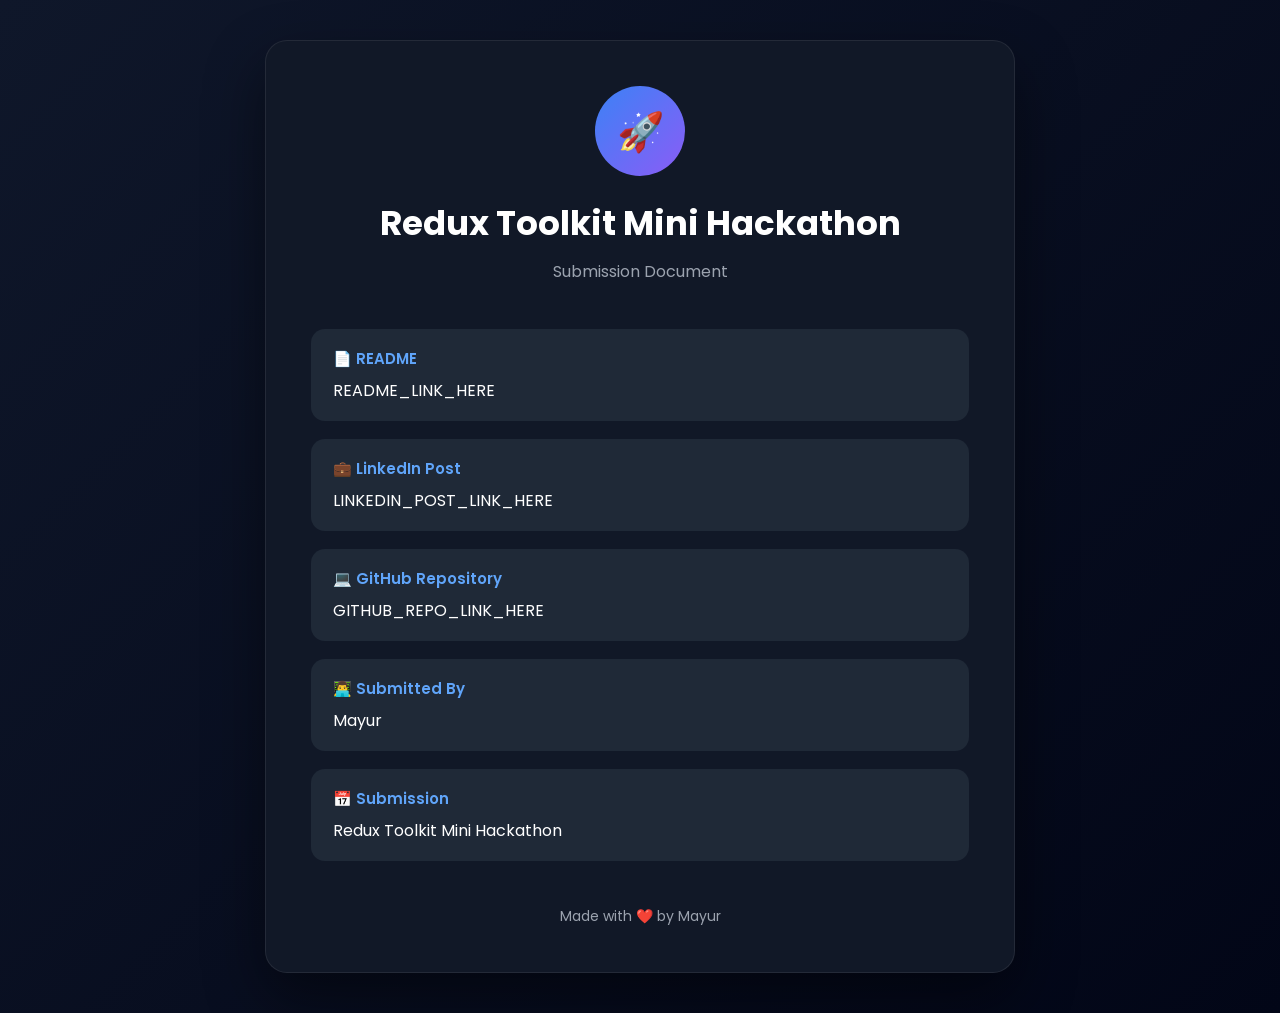
==== LBT4/index.html @ a2d957e3 "links-manager" ====
<!doctype html>
<html lang="en">
  <head>
    <meta charset="UTF-8" />
    <meta name="viewport" content="width=device-width, initial-scale=1.0" />
    <title>Redux Toolkit Mini Hackathon Submission</title>

    <link rel="preconnect" href="https://fonts.googleapis.com" />
    <link
      href="https://fonts.googleapis.com/css2?family=Poppins:wght@300;400;500;600;700&display=swap"
      rel="stylesheet"
    />

    <style>
      * {
        margin: 0;
        padding: 0;
        box-sizing: border-box;
        font-family: "Poppins", sans-serif;
      }

      body {
        background: linear-gradient(135deg, #0f172a, #020617);
        min-height: 100vh;
        display: flex;
        justify-content: center;
        align-items: center;
        padding: 40px;
      }

      .card {
        width: 750px;
        background: #111827;
        border: 1px solid rgba(255, 255, 255, 0.08);
        border-radius: 22px;
        padding: 45px;
        box-shadow: 0 25px 60px rgba(0, 0, 0, 0.45);
      }

      .logo {
        width: 90px;
        height: 90px;
        margin: auto;
        border-radius: 50%;
        background: linear-gradient(135deg, #3b82f6, #8b5cf6);
        display: flex;
        align-items: center;
        justify-content: center;
        font-size: 38px;
      }

      h1 {
        color: #fff;
        text-align: center;
        margin-top: 22px;
        font-size: 34px;
      }

      .subtitle {
        text-align: center;
        color: #9ca3af;
        margin-top: 10px;
      }

      .info {
        margin-top: 45px;
      }

      .box {
        background: #1f2937;
        padding: 18px 22px;
        border-radius: 14px;
        margin-bottom: 18px;
        transition: 0.3s;
      }

      .box:hover {
        transform: translateY(-3px);
      }

      .title {
        font-size: 15px;
        font-weight: 600;
        color: #60a5fa;
        margin-bottom: 8px;
      }

      a {
        text-decoration: none;
        color: white;
        word-break: break-all;
      }

      .footer {
        margin-top: 45px;
        text-align: center;
        color: #9ca3af;
        font-size: 14px;
      }
    </style>
  </head>
  <body>
    <div class="card">
      <div class="logo">🚀</div>

      <h1>Redux Toolkit Mini Hackathon</h1>

      <p class="subtitle">Submission Document</p>

      <div class="info">
        <div class="box">
          <div class="title">📄 README</div>
          <a
            href="https://github.com/sanjaydotenv/React-Redux-RTK-docs/blob/main/React_ReduxTLK_Day-02/README.md"
            target="_blank"
          >
            README_LINK_HERE
          </a>
        </div>

        <div class="box">
          <div class="title">💼 LinkedIn Post</div>
          <a
            href="https://www.linkedin.com/feed/update/urn:li:activity:7487439763357204480/"
            target="_blank"
          >
            LINKEDIN_POST_LINK_HERE
          </a>
        </div>

        <div class="box">
          <div class="title">💻 GitHub Repository</div>
          <a
            href="https://github.com/sanjaydotenv/React-Redux-RTK-docs/tree/main/React_ReduxTLK_Day-02"
            target="_blank"
          >
            GITHUB_REPO_LINK_HERE
          </a>
        </div>

        <div class="box">
          <div class="title">👨‍💻 Submitted By</div>
          <p style="color: white">Mayur</p>
        </div>

        <div class="box">
          <div class="title">📅 Submission</div>
          <p style="color: white">Redux Toolkit Mini Hackathon</p>
        </div>
      </div>

      <div class="footer">Made with ❤️ by Mayur</div>
    </div>
  </body>
</html>
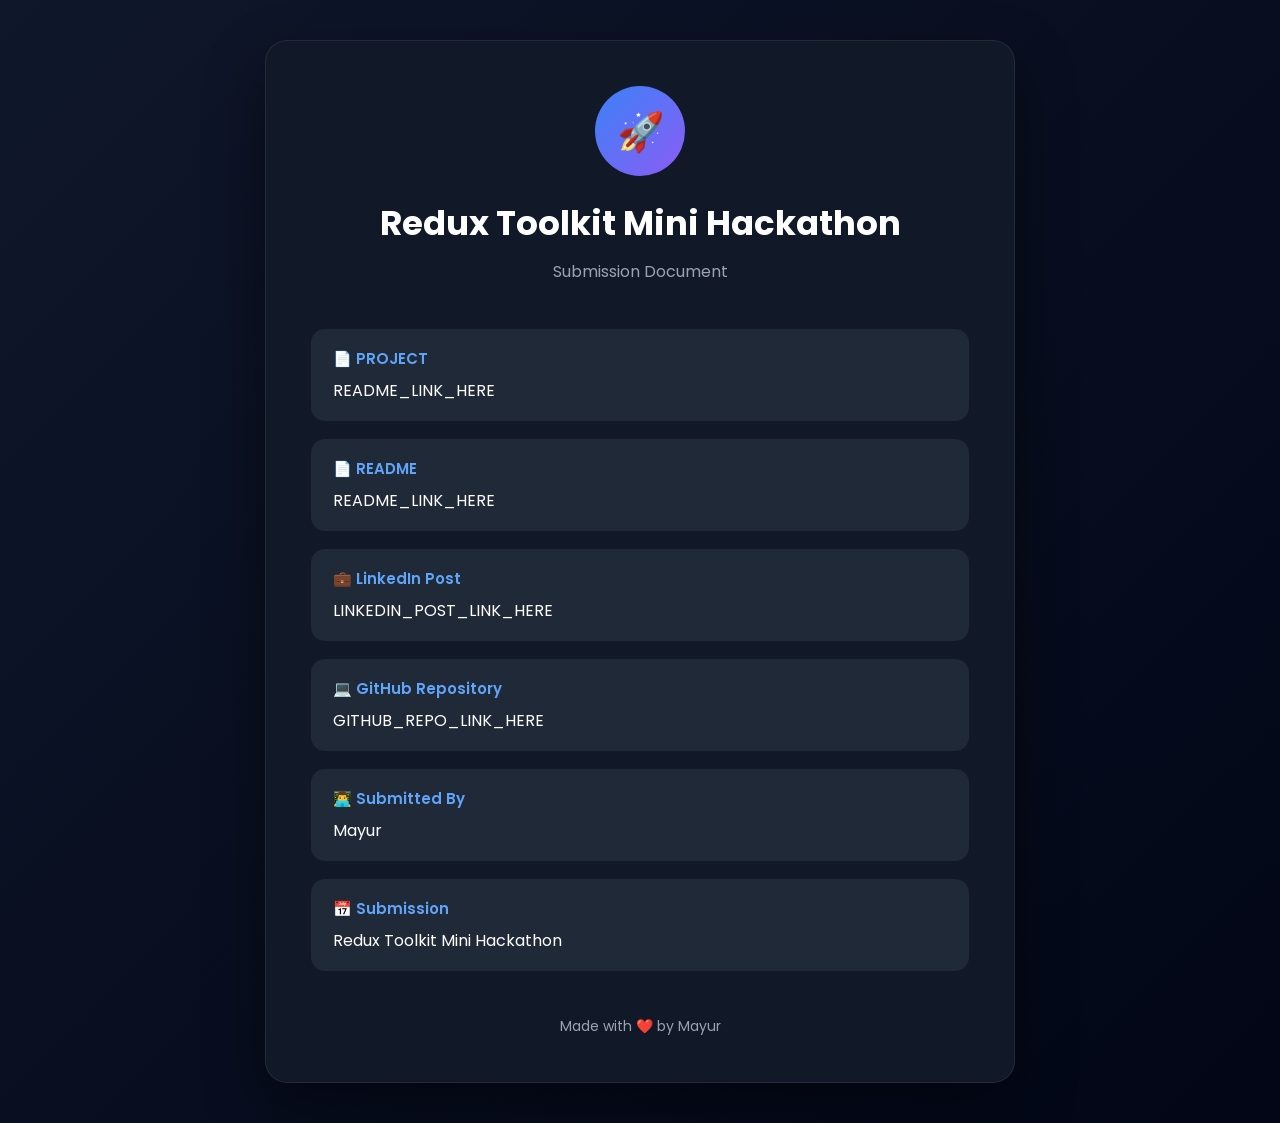
==== commit 19e78f60: "update" ====
--- a/LBT4/index.html
+++ b/LBT4/index.html
@@ -109,6 +109,16 @@
 
       <div class="info">
         <div class="box">
+          <div class="title">📄 PROJECT</div>
+          <a
+            href="https://react-redux-rtk-docs-rkrx.vercel.app/"
+            target="_blank"
+          >
+            README_LINK_HERE
+          </a>
+        </div>
+
+        <div class="box">
           <div class="title">📄 README</div>
           <a
             href="https://github.com/sanjaydotenv/React-Redux-RTK-docs/blob/main/React_ReduxTLK_Day-02/README.md"
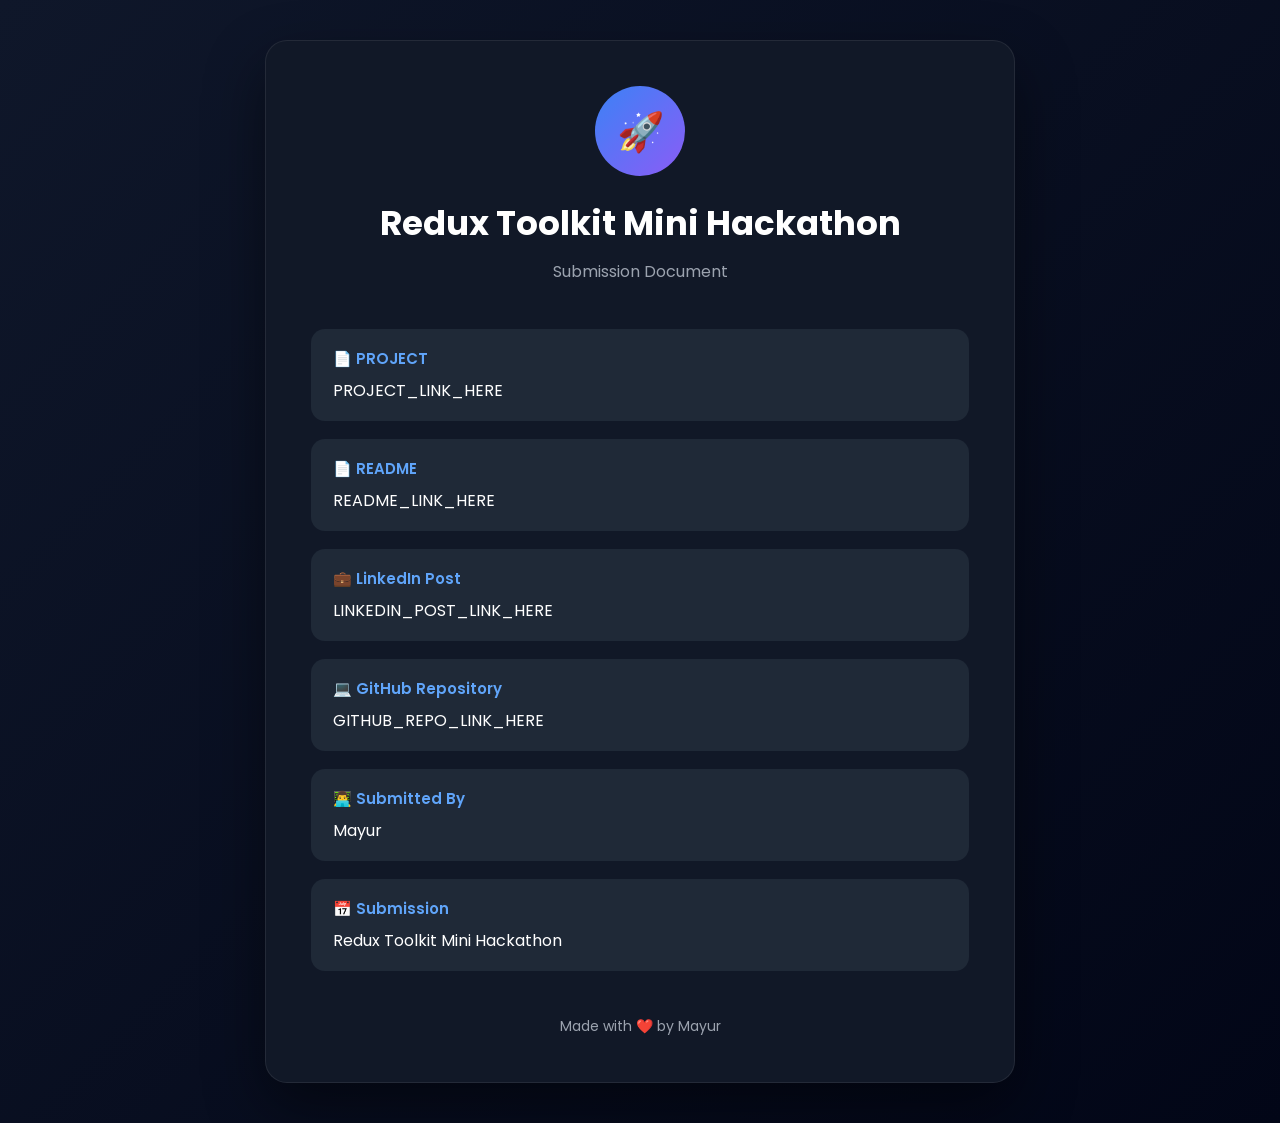
==== commit c43f0083: "add link" ====
--- a/LBT4/index.html
+++ b/LBT4/index.html
@@ -114,7 +114,7 @@
             href="https://react-redux-rtk-docs-rkrx.vercel.app/"
             target="_blank"
           >
-            README_LINK_HERE
+            PROJECT_LINK_HERE
           </a>
         </div>
 
